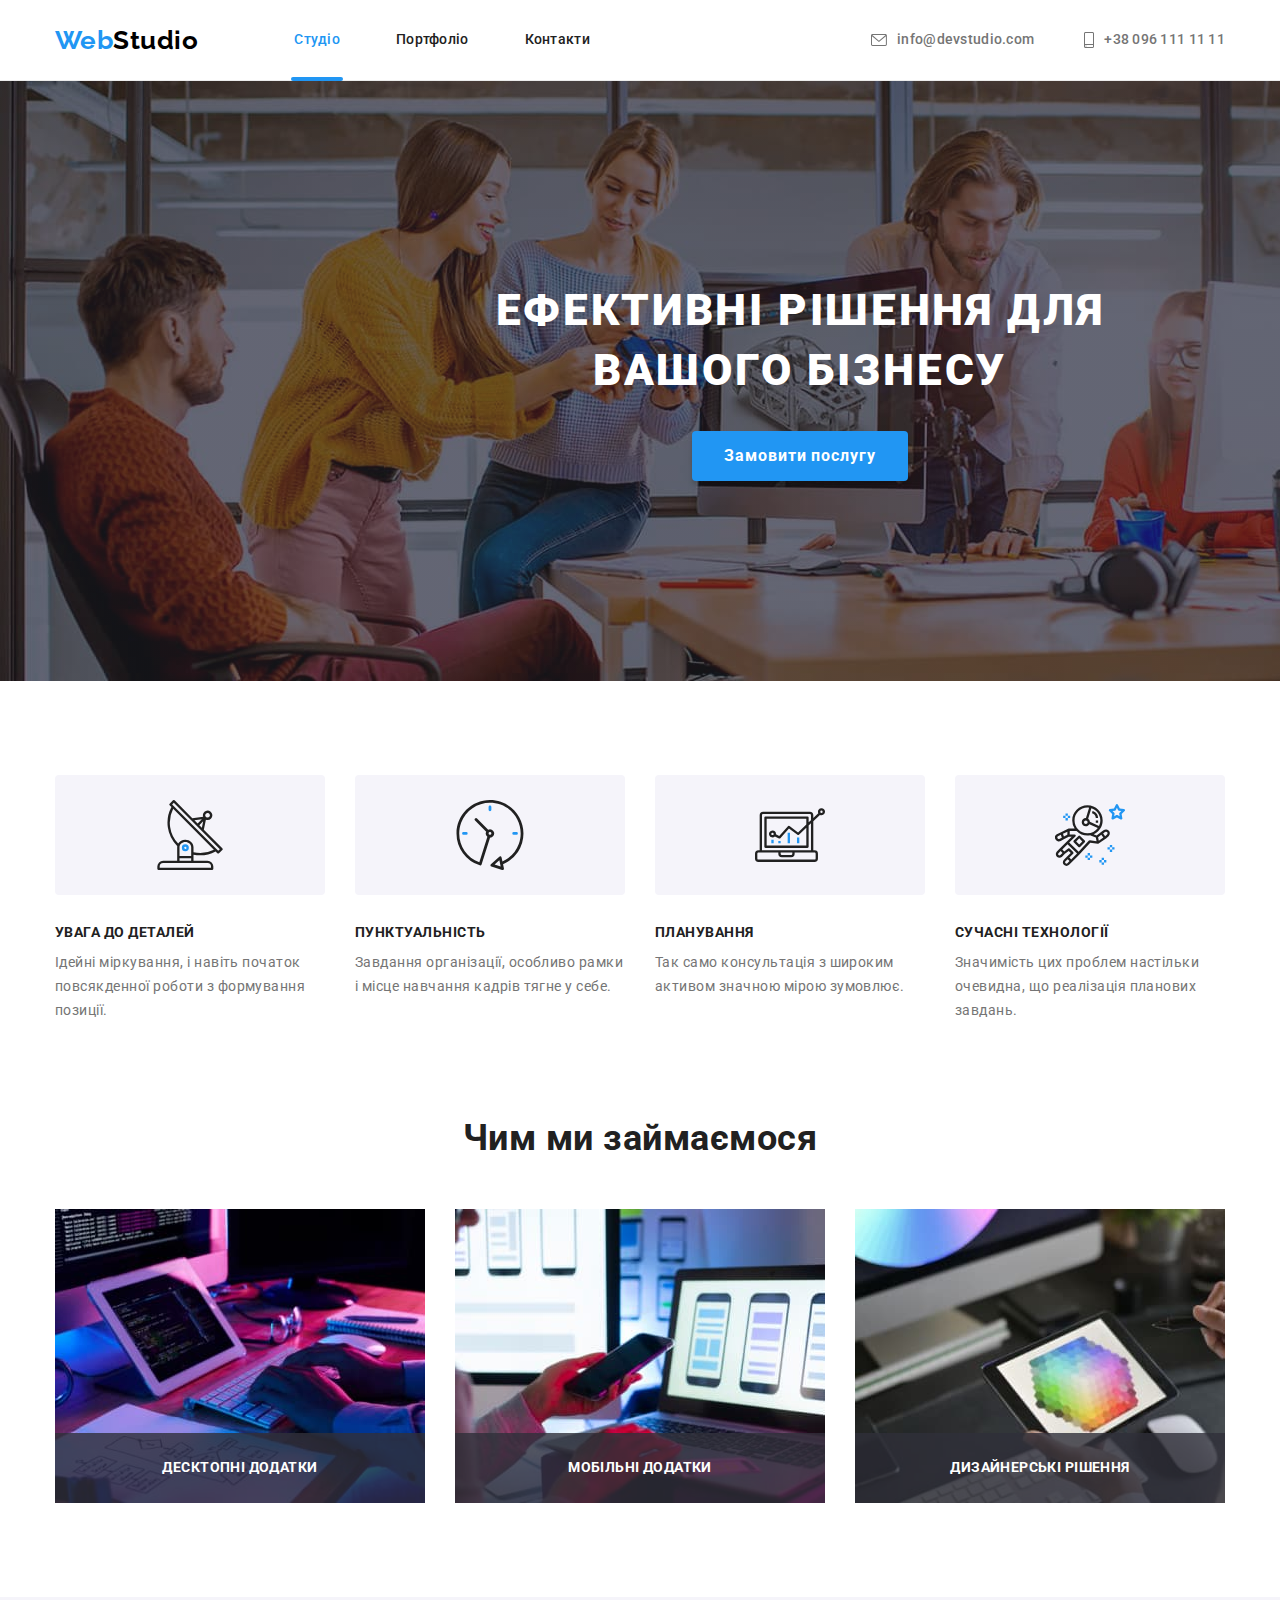
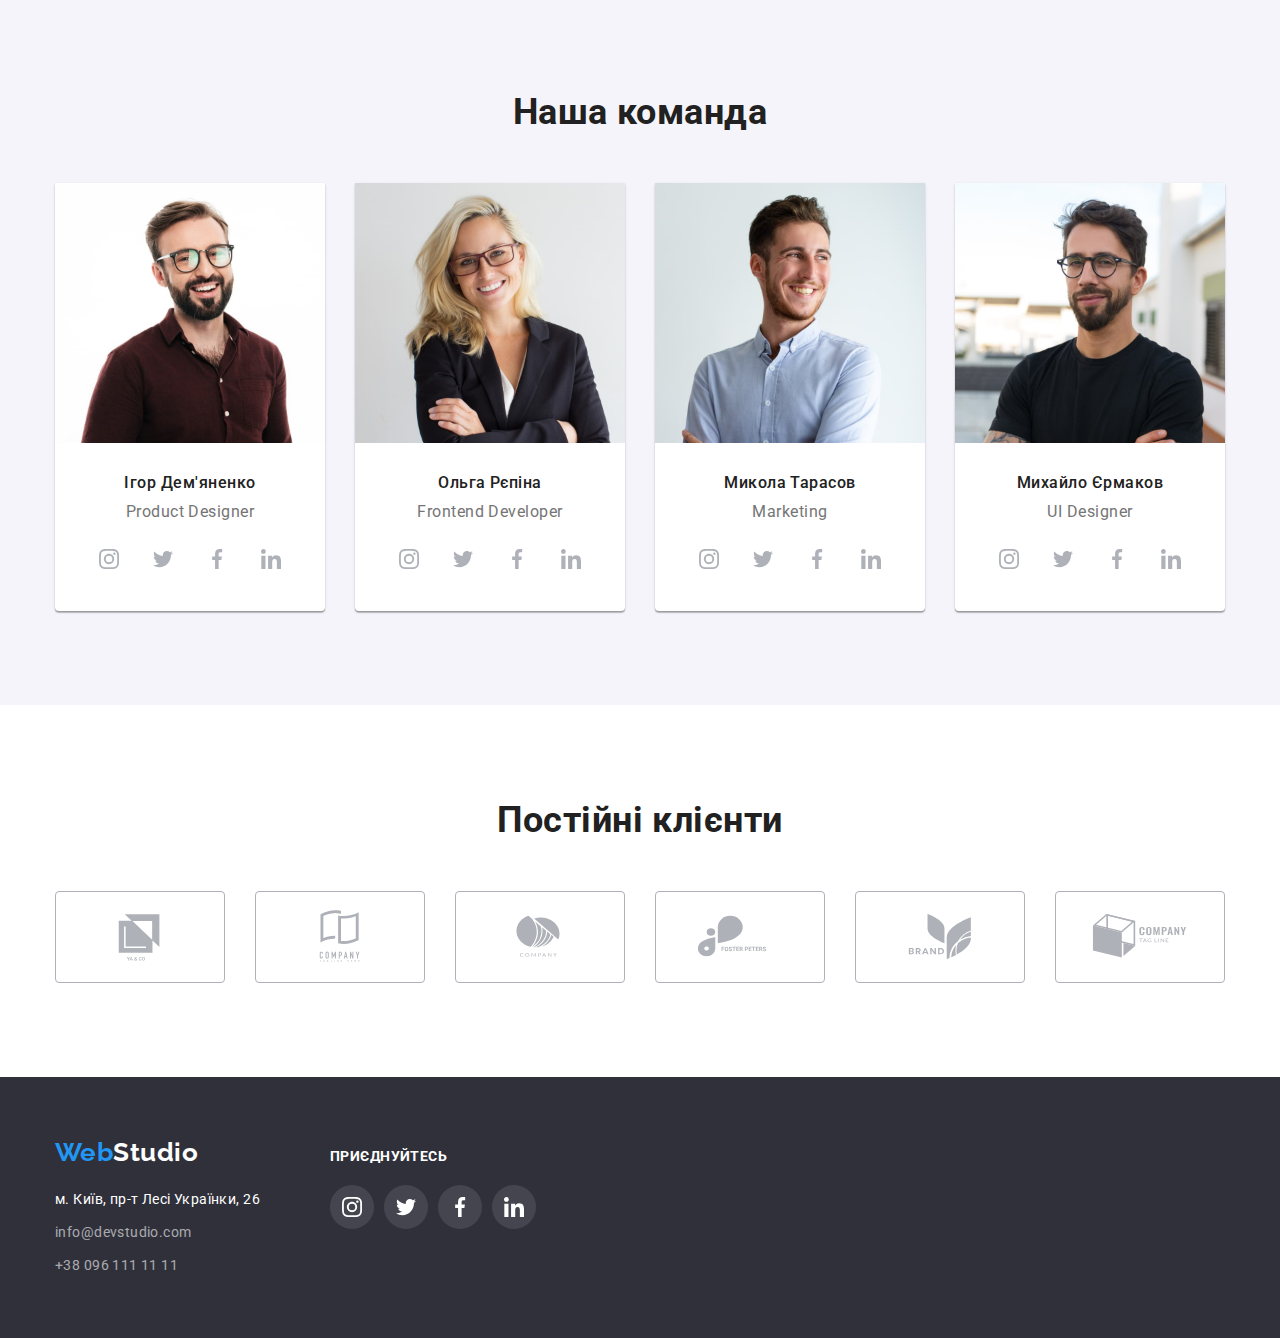
==== index.html @ 94c47443 "копия домашки 5" ====
<!DOCTYPE html>
<html lang="uk">
  <head>
    <meta charset="UTF-8" />
    <meta http-equiv="X-UA-Compatible" content="IE=edge" />
    <meta name="viewport" content="width=device-width, initial-scale=1.0" />
    <title>Document</title>
    <link rel="preconnect" href="https://fonts.googleapis.com" />
    <link rel="preconnect" href="https://fonts.gstatic.com" crossorigin />
    <link
      href="https://fonts.googleapis.com/css2?family=Raleway:wght@700&family=Roboto:wght@400;500;700;900&display=swap"
      rel="stylesheet"
    />
    <link
      rel="stylesheet"
      href="https://cdnjs.cloudflare.com/ajax/libs/modern-normalize/1.1.0/modern-normalize.min.css"
    />
    <link rel="stylesheet" href="./css/styles.css" />
  </head>
  <body>
    <header class="header">
      <div class="container">
        <div>
          <a lang="en" href="./index.html" class="logo first"
            ><span class="logo">Web</span>Studio</a
          >
        </div>
        <nav>
          <ul class="site-nav list">
            <li class="item">
              <a href="./index.html" class="link current">Студіо</a>
            </li>
            <li class="item">
              <a href="./portfolio.html" class="link">Портфоліо</a>
            </li>
            <li class="item"><a href="#" class="link">Контакти</a></li>
          </ul>
        </nav>
        <ul class="contacts list">
          <li class="item">
            <div>
              <a lang="en" href="mailto:info@devstudio.com" class="link">
                <svg class="icon-mail icon-cont">
                  <use href="./images/icons.svg#icon-mail"></use></svg
                >info@devstudio.com</a
              >
            </div>
          </li>
          <li class="item">
            <a href="tel:+380961111111" class="link"
              ><svg class="icon-smartphone icon-cont">
                <use href="./images/icons.svg#icon-smartphone"></use></svg
              >+38 096 111 11 11</a
            >
          </li>
        </ul>
      </div>
    </header>
    <main>
      <section class="hero overlay">
        <div class="container">
          <h1 class="hero-title">Ефективні рішення для вашого бізнесу</h1>
          <button class="button-hero pointer" type="button" data-modal-open>
            Замовити послугу
          </button>
        </div>
      </section>
      <section class="section benefits">
        <div class="container">
          <h2 class="section-title visually-hidden">Наші переваги</h2>
          <ul class="benefits-list list">
            <li class="item">
              <div class="icon">
                <svg class="svg">
                  <use href="./images/icons.svg#icon-antenna"></use>
                </svg>
              </div>
              <h3 class="title">Увага до деталей</h3>
              <p class="description">
                Ідейні міркування, і навіть початок повсякденної роботи з
                формування позиції.
              </p>
            </li>
            <li class="item">
              <div class="icon">
                <svg class="svg">
                  <use href="./images/icons.svg#icon-clock"></use>
                </svg>
              </div>
              <h3 class="title">Пунктуальність</h3>
              <p class="description">
                Завдання організації, особливо рамки і місце навчання кадрів
                тягне у себе.
              </p>
            </li>
            <li class="item">
              <div class="icon">
                <svg class="svg">
                  <use href="./images/icons.svg#icon-diagram"></use>
                </svg>
              </div>
              <h3 class="title">Планування</h3>
              <p class="description">
                Так само консультація з широким активом значною мірою зумовлює.
              </p>
            </li>
            <li class="item">
              <div class="icon">
                <svg class="svg">
                  <use href="./images/icons.svg#icon-astronaut"></use>
                </svg>
              </div>
              <h3 class="title">Сучасні технології</h3>
              <p class="description">
                Значимість цих проблем настільки очевидна, що реалізація
                планових завдань.
              </p>
            </li>
          </ul>
        </div>
      </section>
      <section class="we-do section">
        <div class="container">
          <h2 class="section-title">Чим ми займаємося</h2>
          <ul class="we-do list">
            <li class="img">
              <div class="bord">
                <img
                  src="./images/display-keyboard.jpg"
                  alt="Набір тексту на клавіатурі"
                  width="370"
                />
                <div class="text-bord">Десктопні додатки</div>
              </div>
            </li>
            <li class="img">
              <img
                src="./images/smart-interface.jpg"
                alt="Смартфон"
                width="370"
              />
              <div class="text-bord">Мобільні додатки</div>
            </li>
            <li class="img">
              <img
                src="./images/color-table.jpg"
                alt="Таблиця кольорів"
                width="370"
              />
              <div class="text-bord">Дизайнерські рішення</div>
            </li>
          </ul>
        </div>
      </section>
      <section class="section staff">
        <div class="container">
          <h2 class="section-title">Наша команда</h2>
          <ul class="staff-list list">
            <li class="item">
              <img
                class="photo"
                src="./images/igor.jpg"
                alt="Ігор Дем'яненко"
                width="270"
              />
              <div class="info">
                <h3 class="name">Ігор Дем'яненко</h3>
                <p class="profession" lang="en">Product Designer</p>

                <ul class="social list">
                  <li>
                    <a class="social-link" href="">
                      <svg class="icons-social">
                        <use href="./images/icons.svg#icon-instagram"></use>
                      </svg>
                    </a>
                  </li>
                  <li>
                    <a class="social-link" href="">
                      <svg class="icons-social">
                        <use href="./images/icons.svg#icon-twitter"></use>
                      </svg>
                    </a>
                  </li>
                  <li>
                    <a class="social-link" href="">
                      <svg class="icons-social">
                        <use href="./images/icons.svg#icon-facebook"></use>
                      </svg>
                    </a>
                  </li>
                  <li>
                    <a class="social-link" href="">
                      <svg class="icons-social">
                        <use href="./images/icons.svg#icon-linkedin"></use>
                      </svg>
                    </a>
                  </li>
                </ul>
              </div>
            </li>
            <li class="item">
              <img
                class="photo"
                src="./images/olha.jpg"
                alt="Ольга Рєпіна"
                width="270"
              />
              <div class="info">
                <h3 class="name">Ольга Рєпіна</h3>
                <p class="profession" lang="en">Frontend Developer</p>

                <ul class="social list">
                  <li>
                    <a class="social-link" href="">
                      <svg class="icons-social">
                        <use href="./images/icons.svg#icon-instagram"></use>
                      </svg>
                    </a>
                  </li>
                  <li>
                    <a class="social-link" href="">
                      <svg class="icons-social">
                        <use href="./images/icons.svg#icon-twitter"></use>
                      </svg>
                    </a>
                  </li>
                  <li>
                    <a class="social-link" href="">
                      <svg class="icons-social">
                        <use href="./images/icons.svg#icon-facebook"></use>
                      </svg>
                    </a>
                  </li>
                  <li>
                    <a class="social-link" href="">
                      <svg class="icons-social">
                        <use href="./images/icons.svg#icon-linkedin"></use>
                      </svg>
                    </a>
                  </li>
                </ul>
              </div>
            </li>
            <li class="item">
              <img
                class="photo"
                src="./images/mykola.jpg"
                alt="Микола Тарасов"
                width="270"
              />
              <div class="info">
                <h3 class="name">Микола Тарасов</h3>
                <p class="profession" lang="en">Marketing</p>

                <ul class="social list">
                  <li>
                    <a class="social-link" href="">
                      <svg class="icons-social">
                        <use href="./images/icons.svg#icon-instagram"></use>
                      </svg>
                    </a>
                  </li>
                  <li>
                    <a class="social-link" href="">
                      <svg class="icons-social">
                        <use href="./images/icons.svg#icon-twitter"></use>
                      </svg>
                    </a>
                  </li>
                  <li>
                    <a class="social-link" href="">
                      <svg class="icons-social">
                        <use href="./images/icons.svg#icon-facebook"></use>
                      </svg>
                    </a>
                  </li>
                  <li>
                    <a class="social-link" href="">
                      <svg class="icons-social">
                        <use href="./images/icons.svg#icon-linkedin"></use>
                      </svg>
                    </a>
                  </li>
                </ul>
              </div>
            </li>
            <li class="item">
              <img
                class="photo"
                src="./images/mykhaylo.jpg"
                alt="Михайло Єрмаков"
                width="270"
              />
              <div class="info">
                <h3 class="name">Михайло Єрмаков</h3>
                <p class="profession" lang="en">UI Designer</p>

                <ul class="social list">
                  <li>
                    <a class="social-link" href="">
                      <svg class="icons-social">
                        <use href="./images/icons.svg#icon-instagram"></use>
                      </svg>
                    </a>
                  </li>
                  <li>
                    <a class="social-link" href="">
                      <svg class="icons-social">
                        <use href="./images/icons.svg#icon-twitter"></use>
                      </svg>
                    </a>
                  </li>
                  <li>
                    <a class="social-link" href="">
                      <svg class="icons-social">
                        <use href="./images/icons.svg#icon-facebook"></use>
                      </svg>
                    </a>
                  </li>
                  <li>
                    <a class="social-link" href="">
                      <svg class="icons-social">
                        <use href="./images/icons.svg#icon-linkedin"></use>
                      </svg>
                    </a>
                  </li>
                </ul>
              </div>
            </li>
          </ul>
        </div>
      </section>
      <section class="section regular-customers">
        <div class="container">
          <h2 class="section-title">Постійні клієнти</h2>
          <ul class="clients-list list">
            <li class="client-item">
              <a href="" class="client-link"
                ><svg class="client-icon">
                  <use href="./images/icons.svg#icon-logo"></use>
                </svg>
              </a>
            </li>
            <li class="client-item">
              <a href="" class="client-link"
                ><svg class="client-icon">
                  <use href="./images/icons.svg#icon-tagline"></use></svg
              ></a>
            </li>
            <li class="client-item">
              <a href="" class="client-link"
                ><svg class="client-icon">
                  <use href="./images/icons.svg#icon-company"></use></svg
              ></a>
            </li>
            <li class="client-item">
              <a href="" class="client-link"
                ><svg class="client-icon">
                  <use href="./images/icons.svg#icon-foster-peters"></use></svg
              ></a>
            </li>
            <li class="client-item">
              <a href="" class="client-link"
                ><svg class="client-icon">
                  <use href="./images/icons.svg#icon-brand"></use></svg
              ></a>
            </li>
            <li class="client-item">
              <a href="" class="client-link"
                ><svg class="client-icon">
                  <use href="./images/icons.svg#icon-tag-line"></use></svg
              ></a>
            </li>
          </ul>
        </div>
      </section>
    </main>
    <footer class="footer">
      <div class="container">
        <ul class="foot list">
          <li>
            <div>
              <a lang="en" href="./index.html" class="logo second"
                ><span class="logo">Web</span>Studio</a
              >
            </div>

            <address>
              <ul class="basement list">
                <li class="item">
                  <a
                    class="map link"
                    href="https://goo.gl/maps/CPtrU1FHBa2aNyZL9"
                    target="_blank"
                    rel="noopener noreferrer nofollow"
                    >м. Київ, пр-т Лесі Українки, 26</a
                  >
                </li>
                <li class="item">
                  <a
                    class="contacts-basement link"
                    lang="en"
                    href="mailto:info@devstudio.com"
                    >info@devstudio.com</a
                  >
                </li>
                <li>
                  <a class="contacts-basement link" href="tel:+380961111111"
                    >+38 096 111 11 11</a
                  >
                </li>
              </ul>
            </address>
          </li>
          <li>
            <div class="footer-social">
              <h3 class="title-social">Приєднуйтесь</h3>
              <ul class="social list">
                <li>
                  <a class="foot social-link" href="">
                    <svg class="icons-social">
                      <use href="./images/icons.svg#icon-instagram"></use>
                    </svg>
                  </a>
                </li>
                <li>
                  <a class="foot social-link" href="">
                    <svg class="icons-social">
                      <use href="./images/icons.svg#icon-twitter"></use>
                    </svg>
                  </a>
                </li>
                <li>
                  <a class="foot social-link" href="">
                    <svg class="icons-social">
                      <use href="./images/icons.svg#icon-facebook"></use>
                    </svg>
                  </a>
                </li>
                <li>
                  <a class="foot social-link" href="">
                    <svg class="icons-social">
                      <use href="./images/icons.svg#icon-linkedin"></use>
                    </svg>
                  </a>
                </li>
              </ul>
            </div>
          </li>
        </ul>
      </div>
    </footer>
    <div class="backdrop is-hidden" data-modal>
      <div class="modal">
        <button type="button" class="close-button" data-modal-close>
          <svg width="18" height="18" class="close-black">
            <use href="./images/icons.svg#icon-close-black"></use>
          </svg>
        </button>
      </div>
    </div>
    <script src="./js/modal.js"></script>
  </body>
</html>
---- css/styles.css ----
:root{
   --primary-text-color:#212121;
   --secondary-text-color:#757575;
   --accent-color:#2196F3;
   --primary-white-color:#ffffff;
   --primary-button-color: #F5F4FA;
--footer-background-color:#2F303A;
--contacts-basement-color: rgba(255, 255, 255, 0.6);
--border-cart-color:#eeeeee;
--icons-color:#AFB1B8;
}

body{
color: var(--primary-text-color);
  background-color:var(--primary-white-color);
  font-family: roboto,sans-serif;
 letter-spacing: 0.03em;
 }
 h1,
 h2,
 h3,
 p,
 ul{
   margin: 0;
   padding: 0;
 }
 .list {
    list-style: none;
 }
.section
{padding : 94px 0;
  
}

   

.container{
   width: 1200px;
   padding: 0 15px;
   margin: 0 auto;
 
  
}
.header{
   border-bottom: 1px solid #ECECEC;
}
.header .container{
    display: flex; 
   align-items: center;

}

  .logo {
    color: var(--accent-color);
   font-family: Raleway,sans-serif;
      font-weight: 700;
      font-size: 26px;
      line-height: 1.19;
      text-decoration: none; 
       }

 .logo.first {
    color: #000000;
    font-family: Raleway,sans-serif;
      font-weight: 700;
      font-size: 26px;
      line-height: 1.19;
      text-decoration: none; 
       display: block;
      margin-right: 93px;    
   
   }

 
 .visually-hidden {
    position: absolute;
    white-space: nowrap;
    width: 1px;
    height: 1px;
    overflow: hidden;
    border: 0;
    padding: 0;
    clip: rect(0 0 0 0);
    clip-path: inset(50%);
    margin: -1px;
 }

/* site-nav */
.site-nav.list{
   display: flex;
}
.site-nav .item+ .item{
   margin-left: 50px;
}
.site-nav .item:last-child{
   margin-right: auto;
}
 .site-nav .link {
   display: block;
   padding:32px 3px;
   color: var(--primary-text-color);
   font-weight: 500;
   font-size: 14px;
   line-height: 1.14;
   letter-spacing: 0.02em;
   text-decoration: none;
   transition-property: color;
   transition-duration: 250ms;
   transition-timing-function: cubic-bezier(0.4, 0, 0.2, 1);
   }
    .site-nav .item{
      position: relative;
         }
 .site-nav .link.current {
  color: var(--accent-color);
     }
.link.current::after{
   position: absolute;
   content: "";
      width: 100%;
      height: 4px;
      left: 0;
      bottom: -1px;
      background:var(--accent-color);
      border-radius: 2px;
}

 .site-nav .link:hover,
 .site-nav .link:focus {
    color: var(--accent-color);
 }

 /* contacts */
 .contacts.list{
   display: flex;
   margin-left: auto;
 }
 .contacts .item + .item{
     margin-left:50px;
      }
 .contacts .link {
color: var(--secondary-text-color);
font-weight: 500;
   font-size: 14px;
   line-height: 1.14;
   letter-spacing: 0.02em;
   text-decoration: none;
   display: flex;
   align-items: center;
   transition-property: color;
   transition-duration: 250ms;
   transition-timing-function: cubic-bezier(0.4, 0, 0.2, 1);
 }
 .contacts .link:hover,
 .contacts .link:focus {
color: var(--accent-color); 
}
 .contacts-basement.link:hover,
 .contacts-basement.link:focus {
color: var(--accent-color); 
}
.contacts .link:hover .icon-mail{
  fill: var(--accent-color); 
}
.contacts .link:focus .icon-mail{
  fill: var(--accent-color); 
}
.contacts .link:hover .icon-smartphone{
  fill: var(--accent-color); 
}
.contacts .link:focus .icon-smartphone{
  fill: var(--accent-color); 
}
 .icon-mail{
width: 16px;
 height: 12px;
 padding: 0;
 margin-right:10px;
 fill: var(--secondary-text-color); 
 
}
 .icon-smartphone{
  width: 10px;
 height: 16px;
 margin-right: 10px;
 fill: var(--secondary-text-color); 
}
 .icon-cont{
   transition-property: fill;
   transition-duration: 250ms;
   transition-timing-function: cubic-bezier(0.4, 0, 0.2, 1);
 }

 /* footer */
 .footer{
   background-color:var(--footer-background-color);
   padding: 60px 0;
 }
 .logo.second {
   color: var(--primary-white-color);
   display: block;
   margin-bottom: 20px;


 }

 .basement {
    font-style: normal;
    font-size: 14px;
    line-height: 1.71;
    letter-spacing: 0.03em;
    display: block;
    
 }

 .map {
    color: var(--primary-white-color);
   text-decoration: none;
    }

 .contacts-basement {
    color: var(--contacts-basement-color);
   text-decoration: none;
   transition-property: color;
      transition-duration: 250ms;
      transition-timing-function: cubic-bezier(0.4, 0, 0.2, 1);
      }
.basement .item:not(:last-child){
   margin-bottom: 9px;
}
.basement .item:last-child{
   margin-bottom: 0px;
}


 /* Hero index*/
 .hero{
   padding: 200px 0;
   text-align: center;
background-color: var(--footer-background-color);

}
 .overlay{ 
   height: 600px;
     width: 1600px;
      margin: 0 auto;
   background-image: linear-gradient(to right, rgb(47,48,58,0.4),rgb(47,48,58,0.4)), url(../images/hero.jpg);
      background-repeat: no-repeat;
      background-position: center;
      background-size: contain;
     
 }
.hero-title{
   max-width: 696px;
   color: var(--primary-white-color);
      font-weight: 900;
      font-size: 44px;
      line-height: 1.36;        
      text-align: center;
      letter-spacing: 0.06em;
      text-transform: uppercase;
      margin:0 auto 30px;
     }
.button-hero {
   color: var(--primary-white-color);
   background-color: var(--accent-color);
   font-family: inherit;
   font-weight: 700;
   font-size: 16px;
   line-height: 1.88;
   letter-spacing: 0.06em;
   box-shadow: 0px 4px 4px rgba(0, 0, 0, 0.15);
   border-radius: 4px;
   padding: 10px 32px;
   border:0;
  }

/* sections index*/
.section-title{
   color: var(--primary-text-color);
   font-weight: 700;
   font-size: 36px;
   line-height: 1.17;
   text-align: center;
   margin-bottom: 50px;
}

/* benefits */
.benefits-list .title{
   color: var(--primary-text-color);
   font-weight: 700;
   font-size: 14px;
   line-height: 1.14;
   margin-bottom: 10px;
   text-transform: uppercase;
}

.benefits-list .description{
   color: var(--secondary-text-color);
   
      font-size: 14px;
      line-height: 1.71;
}
.benefits-list .icon{
   width: 270px;
   height: 120px;
   background-color: var(--primary-button-color);
   border-radius:4px;
   margin-bottom: 30px;
  display: flex;
  justify-content: center;
  align-items: center;
}
.svg{
     width: 70px;
   height: 70px;
 }
.benefits-list {
   display: flex;
}
.benefits-list .item{
   width: 270px;
}
.benefits-list .item:not(:last-child){
   margin-right: 30px;
}


/* what we do */
.we-do{
   display: flex;
}
.we-do.section{
   padding-top: 0;
}
img {
   display: block;
   max-width: 100%;
   height: auto;
}
.img{
   position: relative;
   display: flex;
}
.text-bord{
   position: absolute;
   display: flex;
   justify-content: center;
   align-items: center;
  
   width: 100%;
   height: 70px;
   background-color: rgba(47, 48, 58, 0.8);
   bottom: 0;

   font-family: 'Roboto';
   font-weight: 700;
   font-size: 14px;
   line-height: 1.14;
   text-align: center;
   letter-spacing: 0.03em;
   text-transform: uppercase;
   color:var(--primary-white-color); 
}

.we-do .img:not(:last-child){
 margin-right: 30px;
}

/* staff */

.staff{
   background-color: var(--primary-button-color);
   
}

.staff-list .name{
   color: var(--primary-text-color);
   font-weight: 500;
   font-size: 16px;
   line-height: 1.19;
   margin-bottom: 10px;   
}
.staff-list .profession{
   color: var(--secondary-text-color);
   font-size: 16px;
      line-height: 1.19;
      margin-bottom: 16px;
}

.staff-list{
   display: flex;
  
}
.staff-list .item:not(:last-child){
   margin-right: 30px;
}
.staff-list .item{
   box-shadow: 0px 1px 3px rgba(0, 0, 0, 0.12), 0px 1px 1px rgba(0, 0, 0, 0.14), 0px 2px 1px rgba(0, 0, 0, 0.2);
   border-radius: 0px 0px 4px 4px;
   background-color: #fff;
}
.staff-list .info{
   padding: 30px 0 ;
   text-align: center;
}
.social{
display: flex;
align-items: center;
justify-content: center;
gap: 10px;
background-position: center;
  
}
.social-link{
border-radius: 50%;
width: 44px;
height: 44px;  
display: flex;
align-items: center;
justify-content: center;
color: var(--icons-color);
transition-property:background-color;
transition-duration: 250ms;
transition-timing-function: cubic-bezier(0.4, 0, 0.2, 1);
}
.foot.social-link{
background-image: linear-gradient(to right, rgb(255, 255, 255, 0.1),rgb(255, 255, 255, 0.1));
color: var(--primary-white-color);
display: flex;
align-items: center;
justify-content: center;
transition-property: background-color;
transition-duration: 250ms;
transition-timing-function: cubic-bezier(0.4, 0, 0.2, 1);
}
.social-link:hover,
.social-link:focus{
   background-color: var(--accent-color);
 
}
.social-link:focus .icons-social{
    fill: var(--primary-white-color);}

.social-link:hover .icons-social{
    fill: var(--primary-white-color);
}
.icons-social{
      fill: currentColor;
      width:20px;
    height: 20px;
   transition-property: fill;
      transition-duration: 250ms;
      transition-timing-function: cubic-bezier(0.4, 0, 0.2, 1);
   }
.foot.icons-social{
      fill: currentColor;
   transition-property: background-color;
      transition-duration: 250ms;
      transition-timing-function: cubic-bezier(0.4, 0, 0.2, 1);
   }
.title-social{
font-family: 'Roboto';
   font-style: normal;
   font-weight: 700;
   font-size: 14px;
   line-height: 1.14;;
   letter-spacing: 0.03em;
   text-transform: uppercase;
   color: #FFFFFF;
   margin-bottom: 20px;
}

.foot{
   display: flex;
   align-items: baseline;
}
.footer-social{
   margin-left: 70px;
}
   /* Постійні клієнти */
   .clients-list{
      display: flex;
      align-items: center;
      justify-content: center;
      gap: 30px;
       }
.client-link{
   width: 170px;
   height: 92px;
   border: 1px solid var(--icons-color);
   border-radius: 4px;
   display: flex;
   align-items: center;
   justify-content: center;
   color: var(--icons-color);
   transition-property: border-color;
   transition-duration: 250ms;
   transition-timing-function: cubic-bezier(0.4, 0, 0.2, 1);
   }


.client-icon{
   fill: currentColor;
   width: 106px;
   height: 60px;
   transition-property: color;
   transition-duration: 250ms;
   transition-timing-function: cubic-bezier(0.4, 0, 0.2, 1);
  }
.client-link:hover,
.client-link:focus
{
   border-color: var(--accent-color);
}
.client-link:hover .client-icon{
   color: var(--accent-color);
}
.client-link:focus .client-icon{
   color: var(--accent-color);
}

/* portfolio */



/* button */
.pointer{
 cursor: pointer;
 }
.button{
color: var(--primary-text-color);
background-color: var(--primary-button-color);
font-weight: 500;
font-size: 16px;
line-height: 1.63;
font-family: inherit;
text-align: center;
  border-radius: 4px;
padding: 6px 22px;
border: 0;
transition: background-color 250ms cubic-bezier(0.4, 0, 0.2, 1),color 250ms cubic-bezier(0.4, 0, 0.2, 1),box-shadow 250ms cubic-bezier(0.4, 0, 0.2, 1) ;
}
.button-all{
padding: 6px 25px;
color: var(--primary-text-color);
background-color: var(--primary-button-color);
font-weight: 500;
font-size: 16px;
line-height: 1.63;
font-family: inherit;
text-align: center;
border-radius: 4px;
border: 0;
transition: background-color 250ms cubic-bezier(0.4, 0, 0.2, 1), color 250ms cubic-bezier(0.4, 0, 0.2, 1), box-shadow 250ms cubic-bezier(0.4, 0, 0.2, 1);
}
.button-all:hover,
.button-all:focus,
.button:hover,
.button:focus{
   color: var(--primary-white-color);
    background-color:var(--accent-color);
   box-shadow: 0px 3px 1px rgba(0, 0, 0, 0.1), 0px 1px 2px rgba(0, 0, 0, 0.08), 0px 2px 2px rgba(0, 0, 0, 0.12);
}
.buttons{
display: flex;
justify-content: center;
margin-bottom: 50px;
}

.buttons .item:not(:last-child){
margin-right: 8px;
}


.list-title {
   font-weight: 700;
   font-size: 18px;
   line-height: 2;
 color: var(--primary-text-color);
   letter-spacing: 0.06em;
  }
.work-types{
   color: var(--secondary-text-color);
   font-size: 16px;
      line-height: 1.88;  
}
.services{
    text-decoration: none;
   }
.cart-img{
position: relative;
overflow: hidden;
}

.cart-overlay{
   position: absolute;
   top: 0;
   left: 0;
   padding: 63px 24px;
   background-color :rgba(33, 150, 243, 0.9);
   width: 100%;
   height: 100%;
   transform: translateY(100%);
   transition: transform 250ms cubic-bezier(0.4, 0, 0.2, 1);}
   

.cart-text{
   font-family: 'Roboto';
   font-weight: 400;
   font-size: 18px;
   line-height:1.56;
   letter-spacing: 0.03em;
   color:var(--primary-white-color);}
  

   .services:hover .cart-overlay{
   transform: translateY(0);
}
   .services:focus .cart-overlay{
   transform: translateY(0);
}
.cart:hover{
   box-shadow: 0px 1px 1px rgba(0, 0, 0, 0.12), 0px 4px 4px rgba(0, 0, 0, 0.06), 1px 4px 6px rgba(0, 0, 0, 0.16);
}
.cart:focus{
   box-shadow: 0px 1px 1px rgba(0, 0, 0, 0.12), 0px 4px 4px rgba(0, 0, 0, 0.06), 1px 4px 6px rgba(0, 0, 0, 0.16);
}
.services .list-title{
   margin-bottom:4px;
}
.cart{
   width: 370px;
      transition: box-shadow 250ms cubic-bezier(0.4, 0, 0.2, 1);
      }
    

.service-list{
   display: flex;
   flex-wrap: wrap;
 }
.service-item {
   margin-right: 30px;
 }

.service-item:nth-child(3n){
   margin-right: 0;
}
.service-item:not(:nth-last-child(-n + 3)) {
   margin-bottom: 30px;
}
.cart-info{
   padding: 20px 24px;
   border: 1px solid var(--border-cart-color);
  border-top: 0;
}
/* модалка */

.backdrop{
   position:fixed;
   top: 0;
   left: 0;
   width: 100%;
   height: 100%;
   background-color: rgba(0, 0, 0, 0.2);
   opacity: 1;
   transition:opacity 250ms cubic-bezier(0.4, 0, 0.2, 1);
}

.backdrop.is-hidden{
   opacity: 0;
   pointer-events: none;
}

.backdrop.is-hidden .modal{
transform: translate(-50%, -50%) scale(0.9);
}
.modal{
   position: absolute;
   min-width: 528px;
   min-height: 581px;
   border-radius: 4px;
   background-color:var(--primary-white-color);
   box-shadow: 0px 4px 4px rgba(0, 0, 0, 0.25), 0px 1px 1px rgba(0, 0, 0, 0.14), 0px 2px 1px rgba(0, 0, 0, 0.2);
   top: 50%;
   left: 50%;
   transform: translate(-50%,-50%) scale(1);
     }
.close-button{
   position: absolute;
   display: flex;
   align-items: center;
   justify-content: center;
   top: 8px;
   right: 8px;
   padding: 0;
   fill: black;
   border:1px solid rgba(0, 0, 0, 0.1);
   cursor: pointer;
   border-radius: 50%;
   width: 30px;
   height: 30px;
   background-color: #fff;
   }
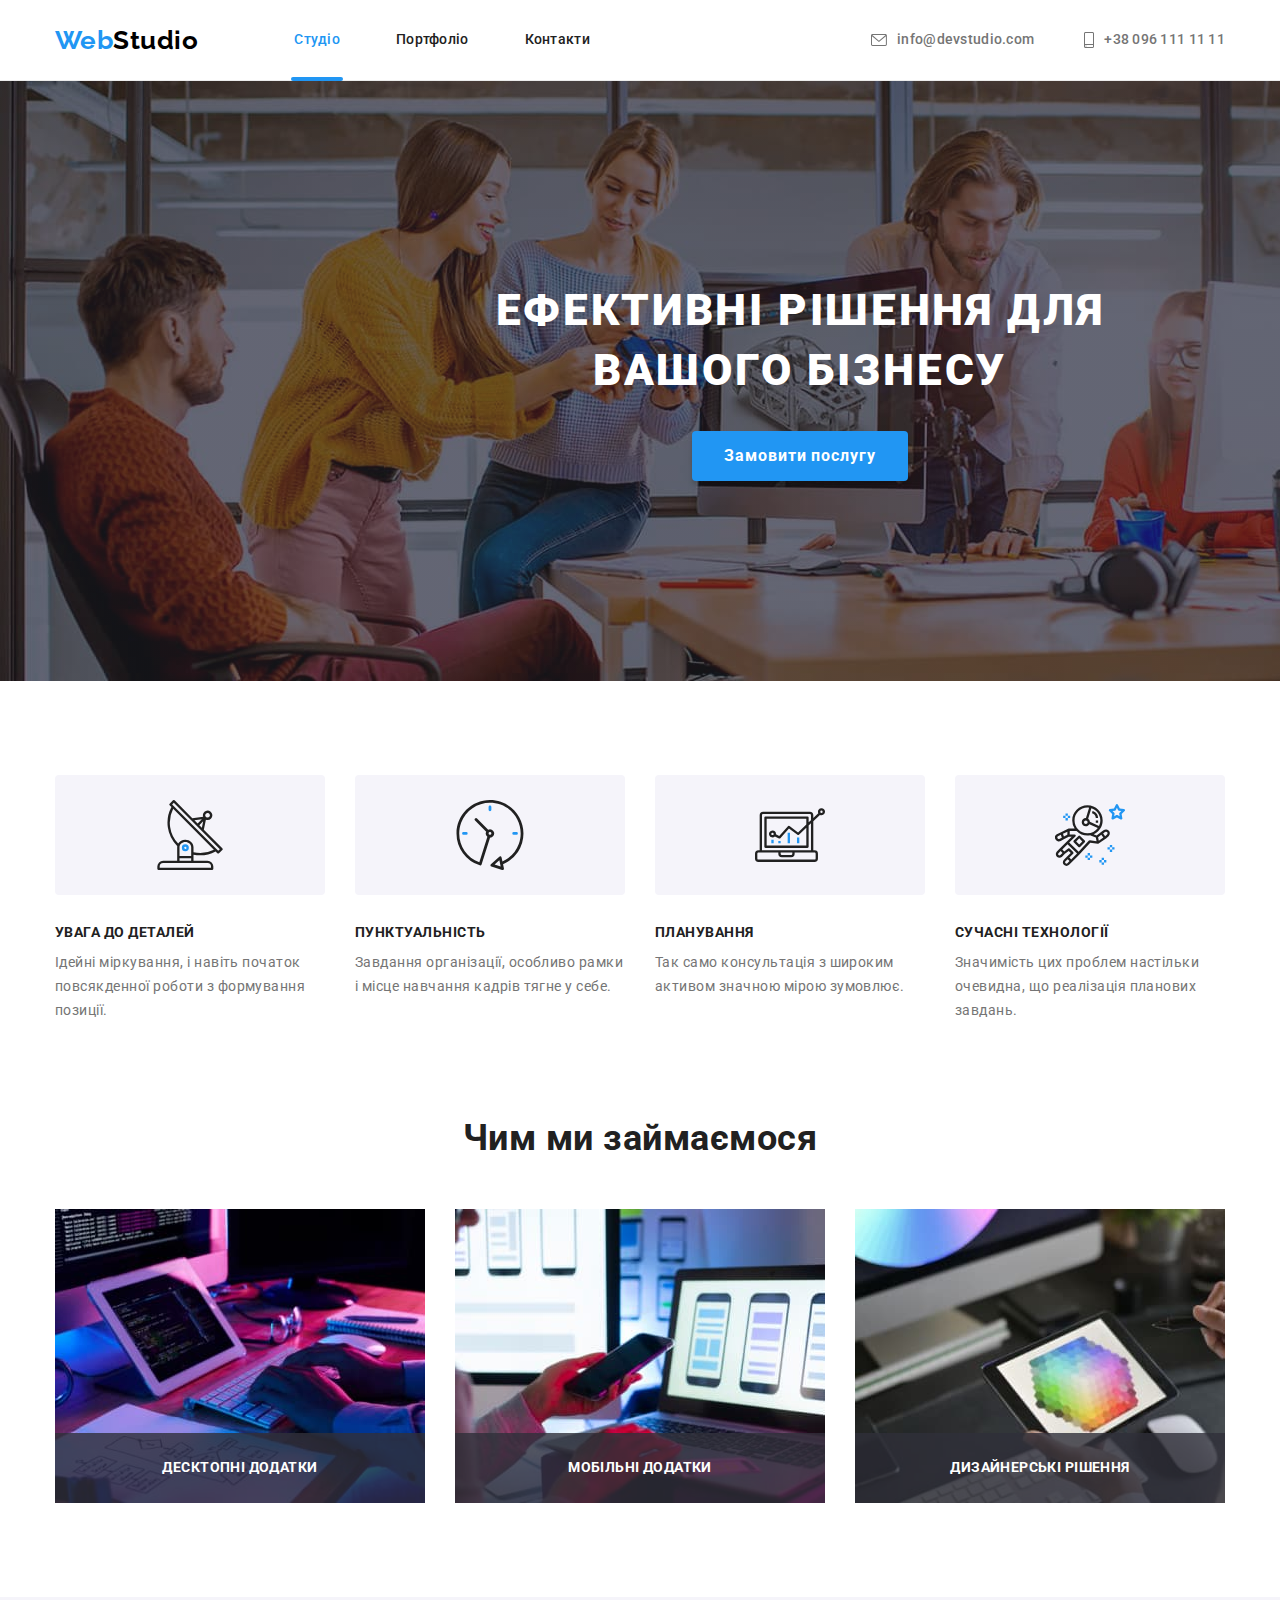
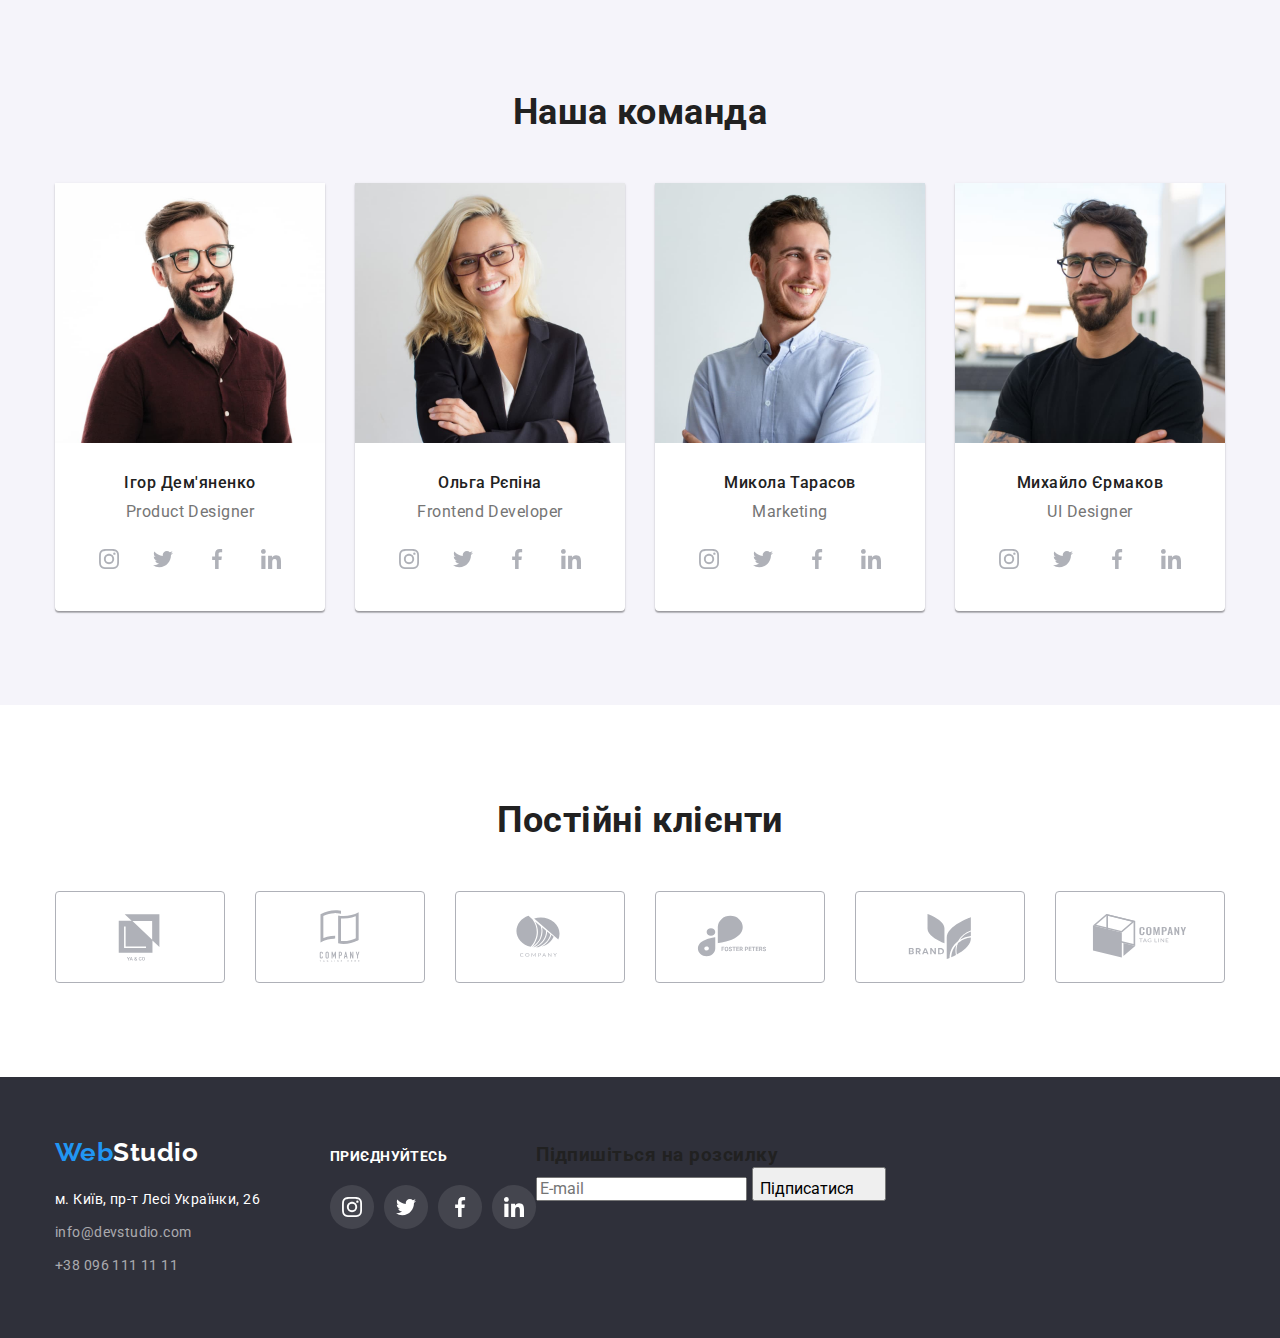
==== commit 4435b26a: "Update index.html" ====
--- a/index.html
+++ b/index.html
@@ -448,6 +448,31 @@
               </ul>
             </div>
           </li>
+          <li class="footer-subscribe">
+            <h3 class="title-subscribe">Підпишіться на розсилку</h3>
+            <div class="foot subscribe">
+              <form
+                name="signup_form"
+                autocomplete="on"
+                novalidate
+                class="form-subscribe"
+              >
+                <label for="user_email"></label>
+                <input
+                  type="email"
+                  name="email"
+                  id="user_email"
+                  placeholder="E-mail"
+                />
+
+                <button type="submit" class="button-submit">
+                  Підписатися<svg width="24" height="24" class="send">
+                    <use href="./images/icons.svg#icon-send"></use>
+                  </svg>
+                </button>
+              </form>
+            </div>
+          </li>
         </ul>
       </div>
     </footer>
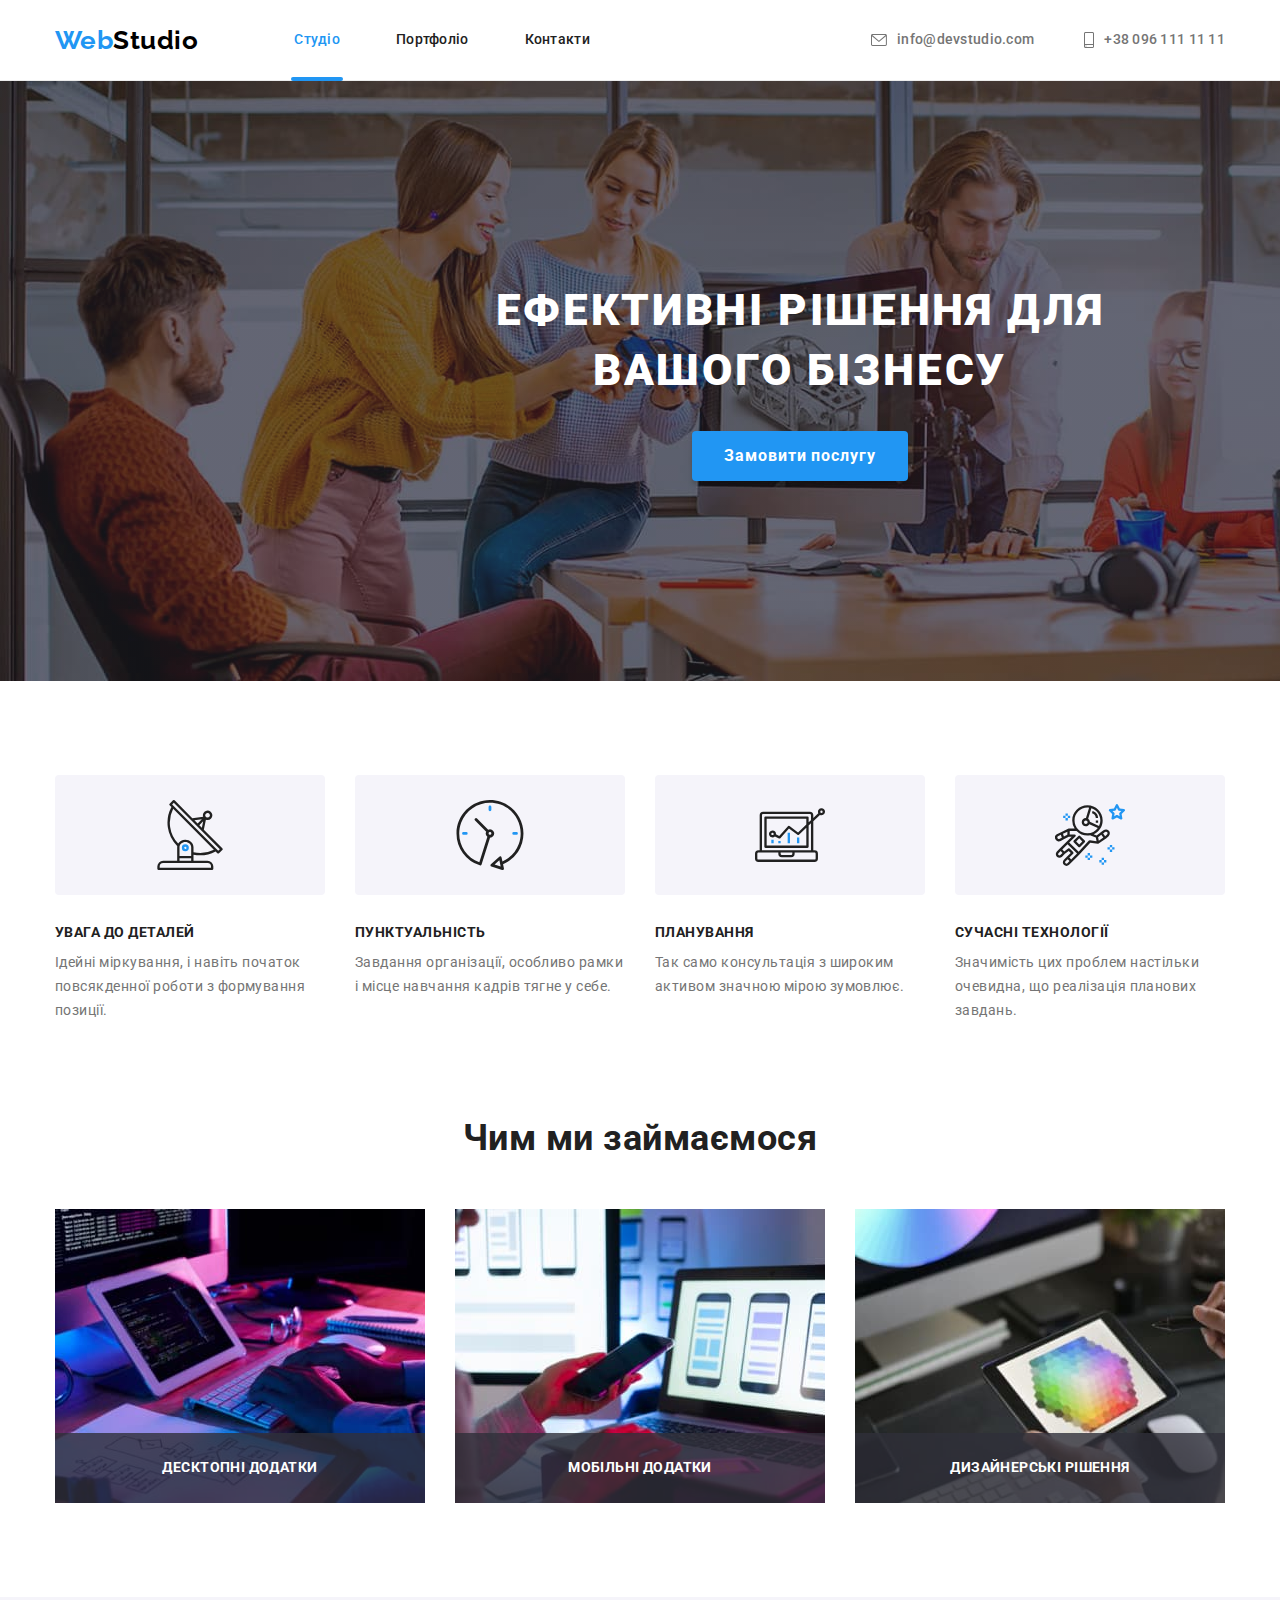
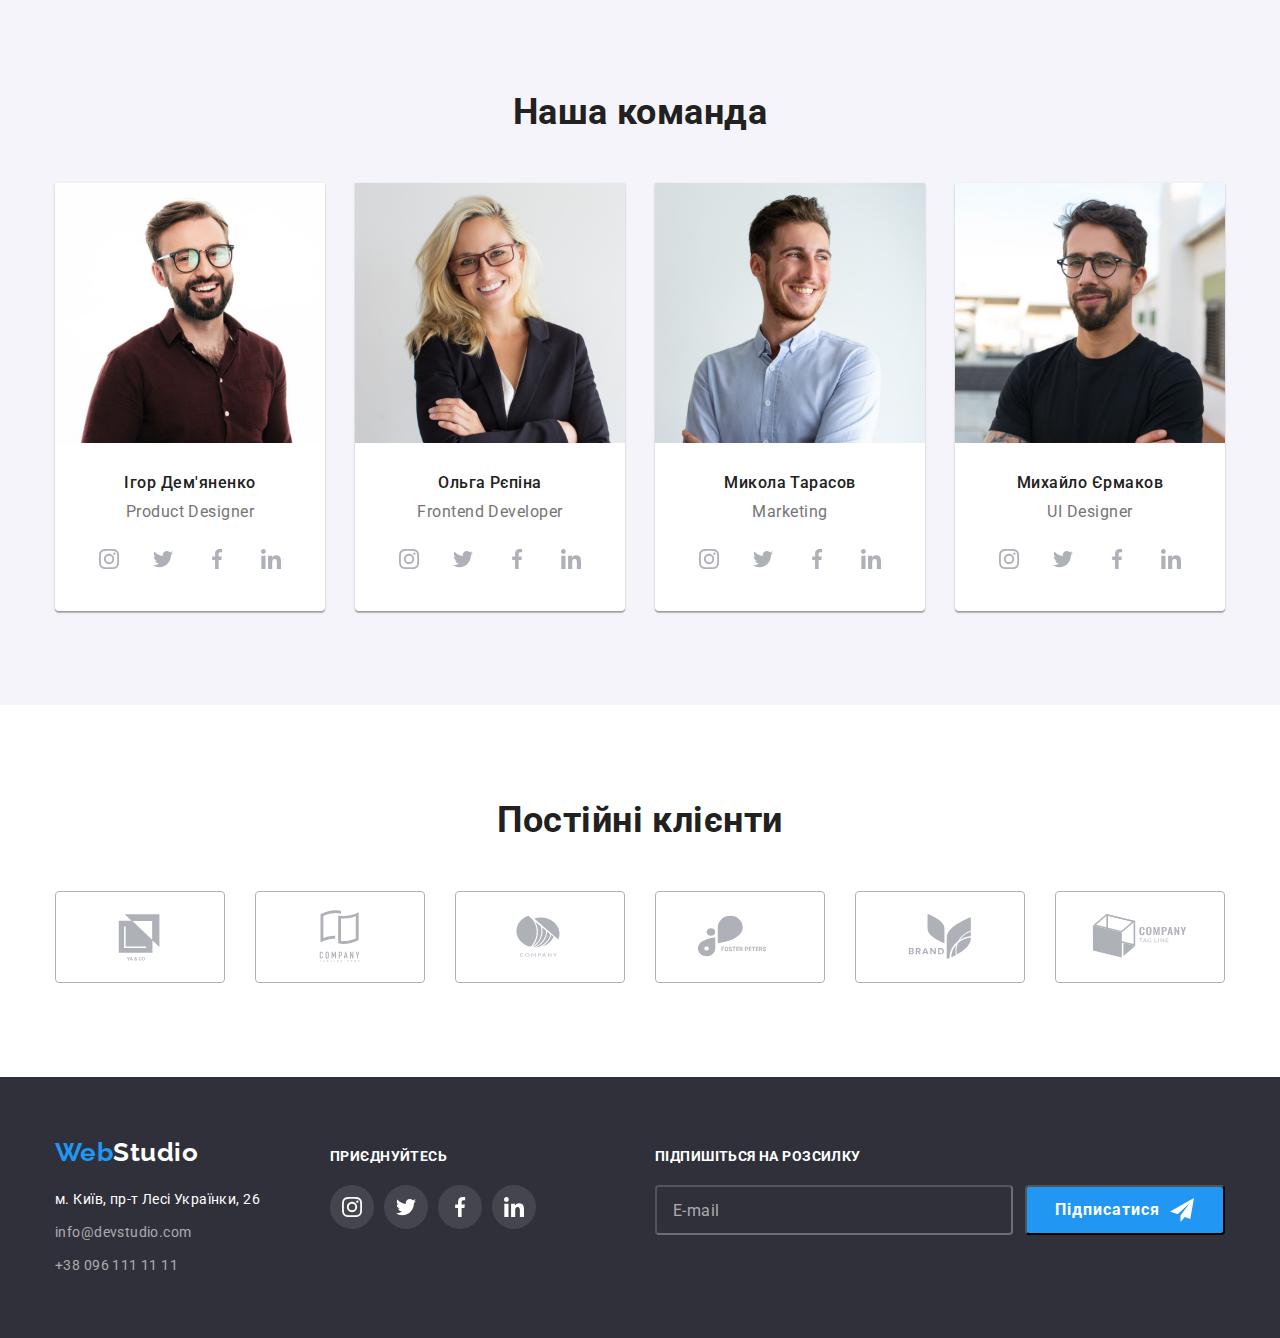
==== commit 65681362: "форма модалки скелет" ====
--- a/index.html
+++ b/index.html
@@ -483,6 +483,34 @@
             <use href="./images/icons.svg#icon-close-black"></use>
           </svg>
         </button>
+        <h2 class="modal-title">Залиште свої дані, ми вам передзвонимо</h2>
+        <form class="form-modal">
+          <label>
+            Ім'я
+            <input type="text" name="username" autofocus />
+          </label>
+          <label>
+            Телефон
+            <input type="tel" name="phone-number" />
+          </label>
+          <label>
+            Пошта
+            <input type="email" name="email" />
+          </label>
+          <label>
+            Коментар
+            <textarea
+              name="comments-modal"
+              placeholder="Введіть текст"
+            ></textarea>
+          </label>
+          <label>
+            <input type="checkbox" name="agreement" />Погоджуюся з розсилкою та
+            приймаю<a href="" class="terms">Умови договору</a>
+          </label>
+
+          <button type="submit">Відправити</button>
+        </form>
       </div>
     </div>
     <script src="./js/modal.js"></script>
--- a/css/styles.css
+++ b/css/styles.css
@@ -478,6 +478,67 @@
 .footer-social{
    margin-left: 70px;
 }
+/* Підписатися у футері */
+.footer-subscribe{
+    display: flex;
+   flex-direction: column;
+   margin-left: auto;
+}
+.form-subscribe{
+   display: flex;
+  }
+
+  .foot.subscribe input{
+   width: 358px;
+   height: 50px;
+   padding: 15px 16px;
+   border-color: rgba(255, 255, 255, 0.3);
+   border-radius: 4px;
+   background-color: var(--footer-background-color);
+
+  }
+  .foot.subscribe input::placeholder{
+   color: rgba(255, 255, 255, 0.6);
+   font-family: 'Roboto';
+   font-size: 16px;
+   line-height: 1.25;
+    
+   display: flex;
+   align-items: center;
+   letter-spacing: 0.03em;
+  }
+.title-subscribe{
+      font-family: 'Roboto';
+      font-weight: 700;
+      font-size: 14px;
+      line-height: 1.14;
+      letter-spacing: 0.03em;
+      text-transform: uppercase;
+      color: var(--primary-white-color);
+      margin-bottom: 20px;
+}
+.button-submit{
+   width: 200px;
+   height: 50px;
+   background-color: var(--accent-color);
+   border-radius: 4px;
+   font-family: 'Roboto';
+   font-weight: 700;
+   font-size: 16px;
+   line-height: 1.88;
+   padding: 10px 28px; 
+   display: flex;
+   align-items: center;
+   text-align: center;
+   letter-spacing: 0.06em;
+   color: var(--primary-white-color);
+   margin-left: 12px;
+   cursor: pointer;
+}
+.send{
+     margin-left: 10px;
+}
+
    /* Постійні клієнти */
    .clients-list{
       display: flex;
@@ -654,6 +715,7 @@
    border: 1px solid var(--border-cart-color);
   border-top: 0;
 }
+
 /* модалка */
 
 .backdrop{
@@ -688,19 +750,24 @@
      }
 .close-button{
    position: absolute;
-   display: flex;
-   align-items: center;
-   justify-content: center;
    top: 8px;
    right: 8px;
    padding: 0;
+   display: flex;
+   align-items: center;
+   justify-content: center;
    fill: black;
    border:1px solid rgba(0, 0, 0, 0.1);
    cursor: pointer;
    border-radius: 50%;
    width: 30px;
    height: 30px;
-   background-color: #fff;
+   background-color: var(--primary-white-color);
+   }
+   .form-modal{
+      display: flex;
+      flex-direction: column;
+      
    }
  
-  +  
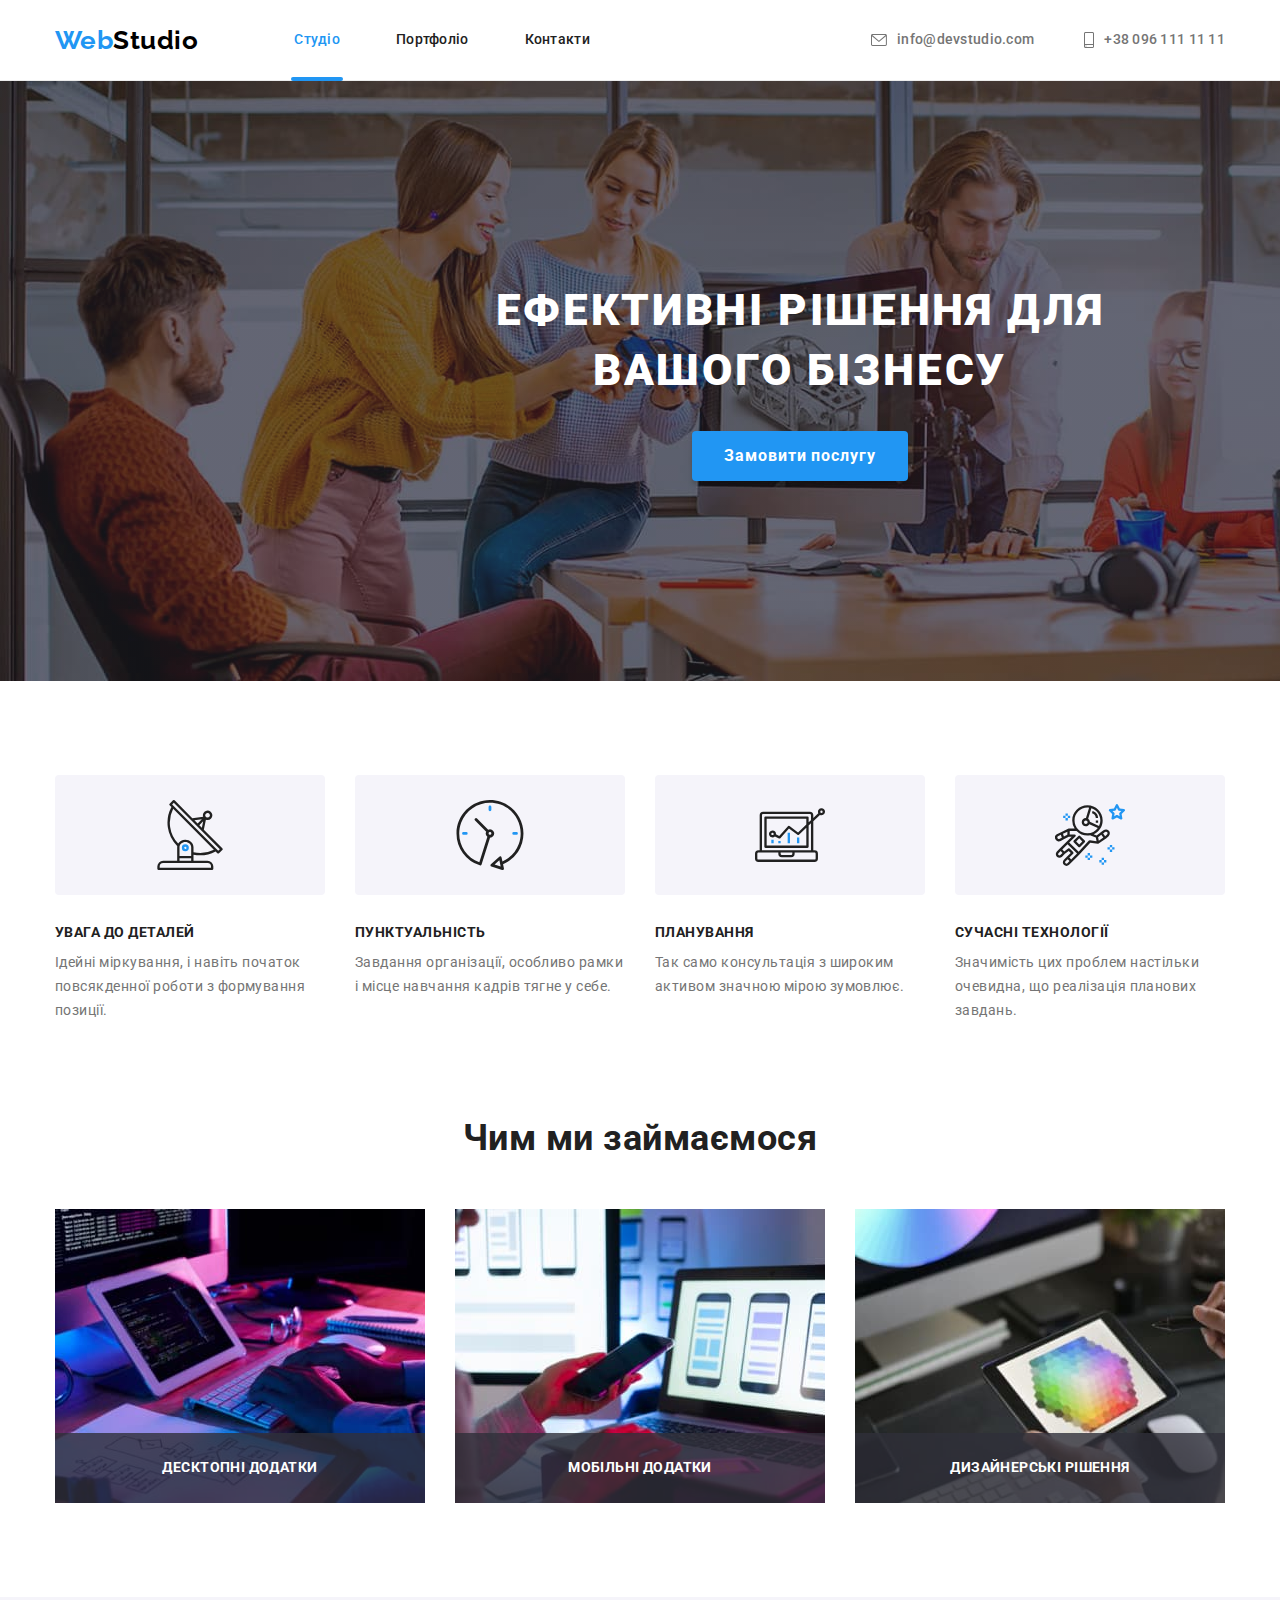
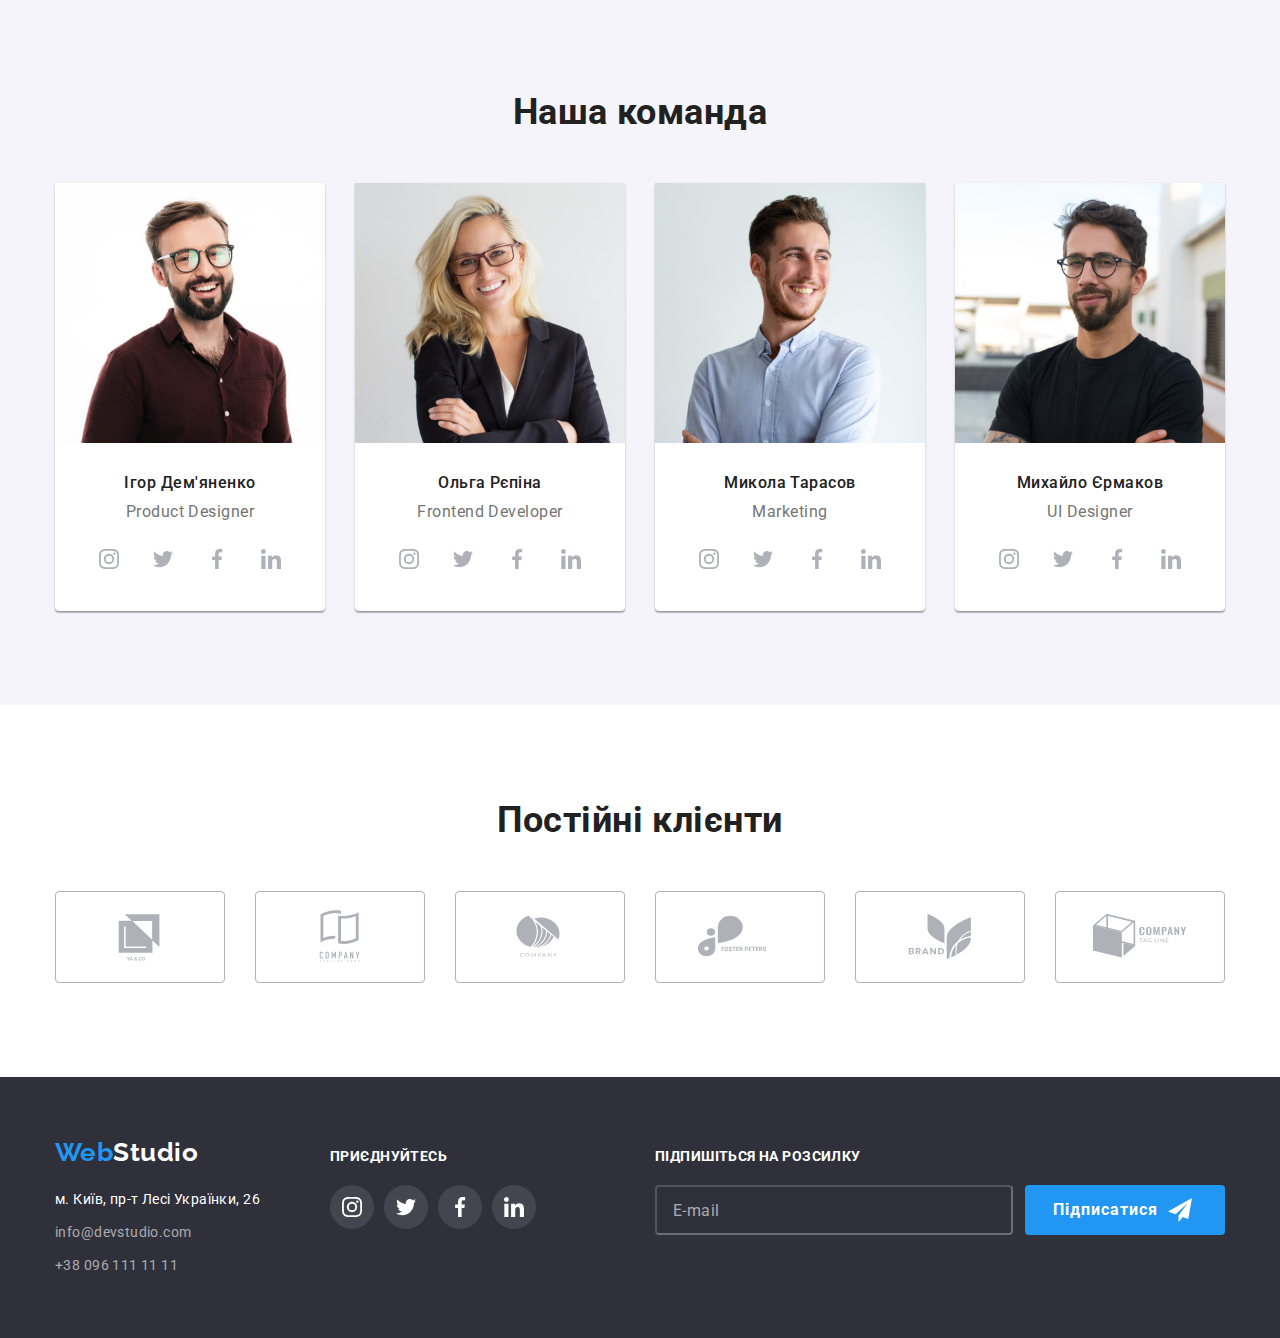
==== commit f8241d26: "добавил фокус на чекбокс" ====
--- a/index.html
+++ b/index.html
@@ -462,6 +462,7 @@
                   type="email"
                   name="email"
                   id="user_email"
+                  class="user_email"
                   placeholder="E-mail"
                 />
 
@@ -484,32 +485,68 @@
           </svg>
         </button>
         <h2 class="modal-title">Залиште свої дані, ми вам передзвонимо</h2>
-        <form class="form-modal">
-          <label>
-            Ім'я
-            <input type="text" name="username" autofocus />
-          </label>
-          <label>
-            Телефон
-            <input type="tel" name="phone-number" />
-          </label>
-          <label>
-            Пошта
-            <input type="email" name="email" />
-          </label>
-          <label>
+        <form
+          class="form-modal"
+          name="contact-form"
+          autocomplete="on"
+          novalidate
+        >
+          <label class="label-modal" for="username">Ім'я</label>
+          <div class="form-decor">
+            <input
+              class="input-modal"
+              type="text"
+              name="username"
+              id="username"
+              autofocus
+            />
+            <svg class="icon-form" width="18" height="18">
+              <use href="./images/icons.svg#icon-person"></use>
+            </svg>
+          </div>
+
+          <label class="label-modal" for="phone-number">Телефон</label>
+          <div class="form-decor">
+            <input
+              class="input-modal"
+              type="tel"
+              name="phone-number"
+              id="phone-number"
+            />
+            <svg class="icon-form" width="18" height="18">
+              <use href="./images/icons.svg#icon-phone"></use>
+            </svg>
+          </div>
+
+          <label class="label-modal" for="email">Пошта</label>
+          <div class="form-decor">
+            <input class="input-modal" type="email" name="email" id="email" />
+            <svg class="icon-form" width="18" height="18">
+              <use href="./images/icons.svg#icon-email"></use>
+            </svg>
+          </div>
+
+          <label class="label-modal" for="comments-modal">
             Коментар
             <textarea
+              class="comments-area"
               name="comments-modal"
+              id="comments-modal"
               placeholder="Введіть текст"
             ></textarea>
           </label>
-          <label>
-            <input type="checkbox" name="agreement" />Погоджуюся з розсилкою та
-            приймаю<a href="" class="terms">Умови договору</a>
+
+          <label class="agreement">
+            <input
+              type="checkbox"
+              name="agreement"
+              class="checkbox-agreem"
+            /><span class="icon-check"></span>
+            Погоджуюся з розсилкою та приймаю
+            <a href="" class="terms"> Умови договору</a>
           </label>
 
-          <button type="submit">Відправити</button>
+          <button class="button-modal" type="submit">Відправити</button>
         </form>
       </div>
     </div>
--- a/css/styles.css
+++ b/css/styles.css
@@ -517,11 +517,15 @@
       color: var(--primary-white-color);
       margin-bottom: 20px;
 }
+.user_email{
+   color: var(--primary-white-color);
+}
 .button-submit{
    width: 200px;
    height: 50px;
    background-color: var(--accent-color);
    border-radius: 4px;
+   border:none;
    font-family: 'Roboto';
    font-weight: 700;
    font-size: 16px;
@@ -534,6 +538,7 @@
    color: var(--primary-white-color);
    margin-left: 12px;
    cursor: pointer;
+  
 }
 .send{
      margin-left: 10px;
@@ -746,6 +751,7 @@
    box-shadow: 0px 4px 4px rgba(0, 0, 0, 0.25), 0px 1px 1px rgba(0, 0, 0, 0.14), 0px 2px 1px rgba(0, 0, 0, 0.2);
    top: 50%;
    left: 50%;
+   padding: 40px;
    transform: translate(-50%,-50%) scale(1);
      }
 .close-button{
@@ -763,11 +769,174 @@
    width: 30px;
    height: 30px;
    background-color: var(--primary-white-color);
-   }
+   transition: fill 250ms cubic-bezier(0.4, 0, 0.2, 1);
+   }
+   .close-button:focus,
+   .close-button:hover{
+         fill: var(--accent-color);
+      }
    .form-modal{
       display: flex;
       flex-direction: column;
-      
-   }
- 
+         }
+   .modal-title{
+      font-family: 'Roboto';
+      font-weight: 700;
+      font-size: 20px;
+      line-height:1.15;
+      text-align: center;
+      letter-spacing: 0.03em;
+      color: var(--primary-text-color);
+      margin-bottom: 12px;
+         }
+
+         .form-decor{
+            position: relative;
+            margin-bottom: 10px;
+                     }
+
+   .label-modal{
+      display: block;
+      margin-bottom: 4px;
+      font-family: 'Roboto';
+      font-size: 12px;
+      line-height:1.17;
+      letter-spacing: 0.01em;
+      color:var(--secondary-text-color);
+        }
+
+   .input-modal{
+      font-family: 'Roboto';
+      font-size: 12px;
+      line-height: 1.17;
+      letter-spacing: 0.01em;
+
+      width: 100%;
+      padding: 11px 42px;
+      outline: none;
+      border-radius: 4px;
+      border: 1px solid rgba(33, 33, 33, 0.2);
+      transition: border-color 250ms cubic-bezier(0.4, 0, 0.2, 1);
+   }
+   .input-modal:hover,
+   .input-modal:focus{
+   border-color: var(--accent-color);
+   }
+
+   .icon-form{
+      fill: currentColor;
+      position: absolute;
+      display: inline-block;
+      pointer-events: none;
+      left: 12px;
+      top: 50%;
+      transform: translateY(-50%);
+   }
+    
+      .form-decor:focus-within .icon-form{
+         fill: var(--accent-color);
+      }
+   .comments-area{
+      width:100%;
+      height: 120px;
+      resize: none;
+      padding: 12px 16px;
+      margin-top: 4px;
+      margin-bottom: 20px;
+      border-radius: 4px;
+      outline: none;
+      border: 1px solid rgba(33, 33, 33, 0.2);
+      transition: border-color 250ms cubic-bezier(0.4, 0, 0.2, 1);
+   }
+      .comments-area::placeholder{
+         font-family: 'Roboto';
+            font-size: 12px;
+            line-height: 1.17;
+            letter-spacing: 0.01em;
+            color: rgba(117, 117, 117, 0.5);
+      }
+      .comments-area:hover,
+   .comments-area:focus
+   {
+        border-color: var(--accent-color); 
+      }
+
+   .agreement{
+      font-family: 'Roboto';
+      font-size: 14px;
+      line-height:1.71;
+      letter-spacing: 0.03em;
+      color:var(--secondary-text-color);
+      margin-bottom: 30px;
+      display: flex;
+      align-items: center;
+      padding-left: 8px;
+   }
+   .terms{
+      margin-left: 8px;
+   }
+
+   .checkbox-agreem{
+      -webkit-appearance: none;
+      -moz-appearance: none;
+      appearance: none;
+      position: absolute;
+   }
+   .icon-check{
+     
+      width: 16px;
+      height: 15px;
+      display: inline-block;
+      border: 2px solid var(--primary-text-color);
+      border-radius: 2px;
+     margin-right: 8px;
+   }
+      .checkbox-agreem:focus{
+         border: 2px solid var(--accent-color);
+         width: 16px;
+         height: 15px;
+
+      }
+
+          .checkbox-agreem:checked + .icon-check{
+         border-color: var(--accent-color);
+         background-color: var(--accent-color);
+         background-origin: border-box;
+         background-size: contain;
+         background-image: url("data:image/svg+xml;charset=utf8,%3Csvg width='16' height='15' viewBox='0 0 16 15' fill='none' xmlns='http://www.w3.org/2000/svg'%3E%3Cpath d='M3.95703 7.75166L3.88825 7.68604L3.81923 7.75141L2.93123 8.59258L2.85486 8.66492L2.93097 8.73753L6.42671 12.0724L6.49574 12.1382L6.56476 12.0724L14.069 4.91352L14.1449 4.84116L14.069 4.76881L13.1873 3.92764L13.1183 3.86183L13.0493 3.92761L6.49577 10.1735L3.95703 7.75166Z' fill='white' stroke='white' stroke-width='0.2'/%3E%3C/svg%3E");
+               
+      }
+
+
+      .button-modal {
+         width: 200px;
+         height: 50px;
+         background-color: var(--accent-color);
+         border-radius: 4px;
+         font-family: 'Roboto';
+         font-weight: 700;
+         font-size: 16px;
+         line-height: 1.88;
+         padding: 10px 52px;
+         display: flex;
+         align-items: center;
+         text-align: center;
+         letter-spacing: 0.06em;
+         color: var(--primary-white-color);
+         margin-left: 12px;
+         cursor: pointer;
+         margin-left: auto;
+         margin-right: auto;
+         border: none;
+         box-shadow: 0px 4px 4px rgba(0, 0, 0, 0.15);
+         border-radius: 4px;
+         transition: background-color 250ms cubic-bezier(0.4, 0, 0.2, 1),box-shadow 250ms cubic-bezier(0.4, 0, 0.2, 1);
+      }
+.button-modal:hover,
+.button-modal:focus{
+   background-color: #188CE8;
+}
+ .terms{
+   color: var(--accent-color);
+ }
   
